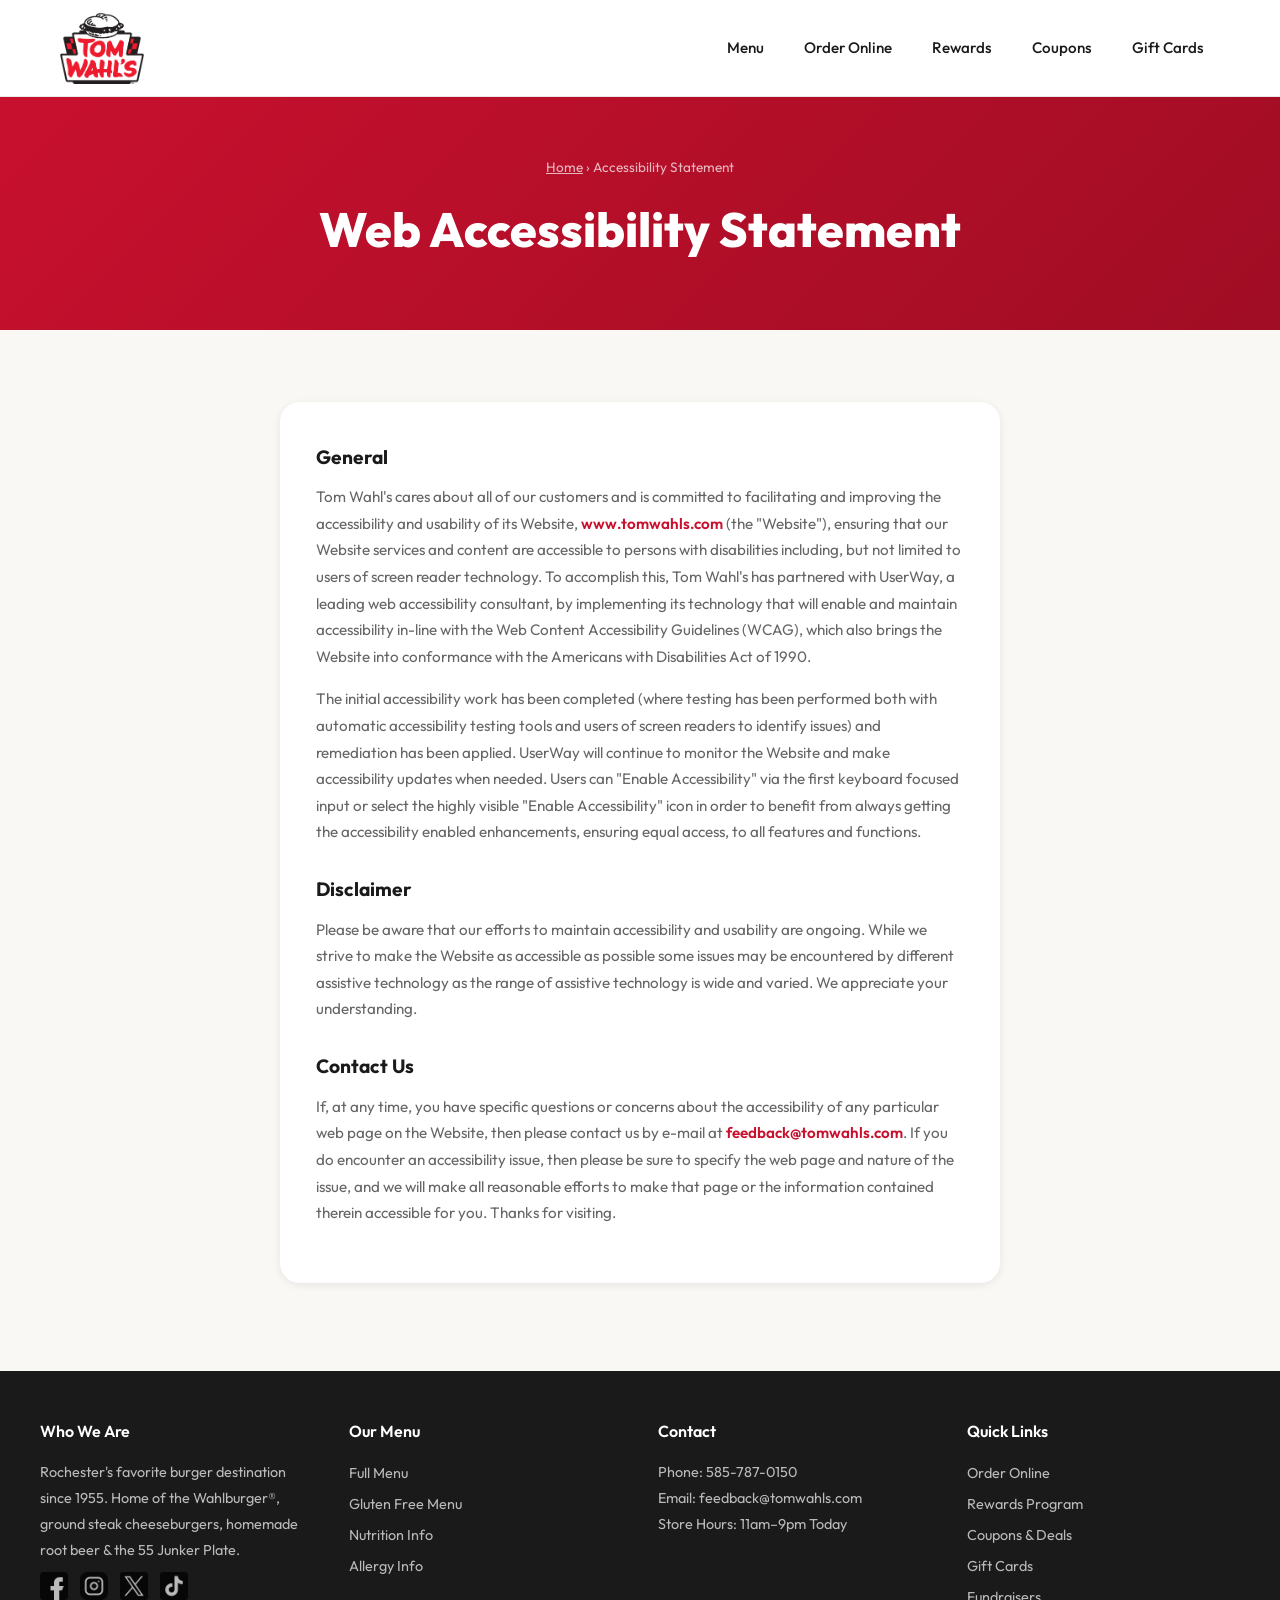
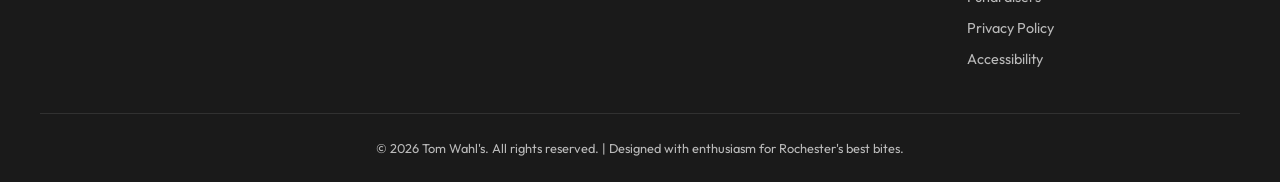
==== accessibility.html @ 4cd28965 "+redChecker +Holiday Hours" ====
<!DOCTYPE html>
<html lang="en">
<head>
    <meta charset="UTF-8">
    <meta name="viewport" content="width=device-width, initial-scale=1.0">
    <title>Web Accessibility Statement | Tom Wahl's</title>
    <meta name="description" content="Tom Wahl's web accessibility statement. We are committed to ensuring our website is accessible to all users, including persons with disabilities.">
    <link rel="canonical" href="https://mmcke4.github.io/accessibility.html">
    <link rel="icon" type="image/x-icon" href="/assets/favicon_io/favicon.ico">
    <meta name="robots" content="index, follow">
    <link rel="preconnect" href="https://fonts.googleapis.com">
    <link href="https://fonts.googleapis.com/css2?family=Outfit:wght@400;500;600;700;800&display=swap" rel="stylesheet">
    <link rel="stylesheet" href="/assets/shared-styles.css">
    <style>
        *, *::before, *::after { box-sizing: border-box; margin: 0; padding: 0; }
        :root {
            --red: #C8102E; --red-dark: #a00d24; --dark: #1a1a1a; --cream: #faf8f5;
            --white: #ffffff; --gray-100: #f5f5f5; --gray-200: #e8e8e8; --gray-400: #999; --gray-600: #666;
            --shadow-sm: 0 2px 8px rgba(0,0,0,0.08); --radius: 12px; --radius-lg: 20px;
        }
        body { font-family: 'Outfit', sans-serif; background: var(--cream); color: var(--dark); line-height: 1.6; -webkit-font-smoothing: antialiased; }
        a { text-decoration: none; color: inherit; } a:hover { color: var(--red); }
        img { max-width: 100%; height: auto; display: block; }

        .nav { background: var(--white); position: sticky; top: 0; z-index: 100; border-bottom: 1px solid var(--gray-200); }
        .nav-inner { max-width: 1200px; margin: 0 auto; padding: 12px 20px; display: flex; align-items: center; justify-content: space-between; }
        .nav-logo img { height: 72px; width: auto; }
        .nav-links { display: flex; gap: 8px; align-items: center; }
        .nav-links a { padding: 8px 16px; border-radius: 8px; font-weight: 500; font-size: 0.95rem; color: var(--dark); transition: all 0.2s; }
        .nav-links a:hover { background: var(--gray-100); color: var(--dark); }
        .hamburger { display: none; background: none; border: none; cursor: pointer; padding: 8px; }
        .hamburger span { display: block; width: 24px; height: 2px; background: var(--dark); margin: 6px 0; border-radius: 2px; }
        .mobile-menu { display: none; background: var(--white); border-top: 1px solid var(--gray-200); padding: 12px 20px; }
        .mobile-menu a { display: block; padding: 12px 0; font-weight: 500; color: var(--dark); border-bottom: 1px solid var(--gray-100); }
        @media (max-width: 768px) { .nav-links { display: none; } .hamburger { display: block; } .mobile-menu.open { display: block; } }

        .page-hero { background: linear-gradient(135deg, var(--red) 0%, var(--red-dark) 100%); color: var(--white); padding: 60px 20px 50px; text-align: center; }
        .page-hero h1 { font-size: clamp(2rem, 5vw, 3rem); font-weight: 800; margin-bottom: 12px; }

        .content-section { max-width: 760px; margin: 0 auto; padding: 48px 20px 64px; }
        .content-card { background: var(--white); border-radius: var(--radius-lg); padding: 40px 36px; box-shadow: var(--shadow-sm); }
        .content-card h2 { font-size: 1.2rem; font-weight: 700; margin: 28px 0 12px; color: var(--dark); }
        .content-card h2:first-child { margin-top: 0; }
        .content-card p { color: var(--gray-600); font-size: 0.95rem; margin-bottom: 16px; line-height: 1.75; }
        .content-card a { color: var(--red); font-weight: 600; }

        .breadcrumb { margin-bottom: 12px; font-size: 0.85rem; opacity: 0.7; }
        .breadcrumb a { color: white; text-decoration: underline; }

        .footer { background: var(--dark); color: rgba(255,255,255,0.7); padding: 48px 20px 24px; }
        .footer-inner { max-width: 1200px; margin: 0 auto; display: grid; grid-template-columns: repeat(auto-fit, minmax(200px, 1fr)); gap: 36px; }
        .footer h4 { color: var(--white); font-size: 1rem; margin-bottom: 16px; font-weight: 600; }
        .footer p, .footer a { font-size: 0.9rem; line-height: 1.8; }
        .footer a:hover { color: var(--white); }
        .footer-bottom { max-width: 1200px; margin: 36px auto 0; padding-top: 24px; border-top: 1px solid rgba(255,255,255,0.1); text-align: center; font-size: 0.8rem; }
        .social-icons { display: flex; gap: 12px; margin-top: 8px; }
        .social-icons a img { width: 28px; height: 28px; opacity: 0.7; transition: opacity 0.2s; }
        .social-icons a img:hover { opacity: 1; }
        .footer-links { list-style: none; }
        .footer-links li { margin-bottom: 4px; }
    </style>
</head>
<body>

<nav class="nav">
    <div class="nav-inner">
        <a href="/index.html" class="nav-logo">
            <img src="/assets/TomWahlsLogo.png" alt="Tom Wahl's Logo">
        </a>
        <div class="nav-links">
            <a href="https://www.orderexperience.net/62602331214add22d5341ca5/menu">Menu</a>
            <a href="/order-online.html">Order Online</a>
            <a href="/rewards.html">Rewards</a>
            <a href="/coupons.html">Coupons</a>
            <a href="/gift-cards.html">Gift Cards</a>
        </div>
        <button class="hamburger" onclick="document.querySelector('.mobile-menu').classList.toggle('open')" aria-label="Toggle menu">
            <span></span><span></span><span></span>
        </button>
    </div>
    <div class="mobile-menu">
        <a href="https://www.orderexperience.net/62602331214add22d5341ca5/menu">Menu</a>
        <a href="/order-online.html">Order Online</a>
        <a href="/rewards.html">Rewards</a>
        <a href="/coupons.html">Coupons</a>
        <a href="/fundraiser.html">Host a Fundraiser</a>
        <a href="/gift-cards.html">Gift Cards</a>
        <a href="https://tomwahls.myguestaccount.com/guest/nologin/account-balance">Check Gift Card Balance</a>
    </div>
</nav>

<header class="page-hero">
    <nav class="breadcrumb" aria-label="Breadcrumb">
        <a href="https://mmcke4.github.io/">Home</a> &rsaquo; Accessibility Statement
    </nav>
    <h1>Web Accessibility Statement</h1>
</header><div class="checker-stripe"></div>

<section class="content-section">
    <div class="content-card">
        <h2>General</h2>
        <p>Tom Wahl's cares about all of our customers and is committed to facilitating and improving the accessibility and usability of its Website, <a href="https://mmcke4.github.io/">www.tomwahls.com</a> (the "Website"), ensuring that our Website services and content are accessible to persons with disabilities including, but not limited to users of screen reader technology. To accomplish this, Tom Wahl's has partnered with UserWay, a leading web accessibility consultant, by implementing its technology that will enable and maintain accessibility in-line with the Web Content Accessibility Guidelines (WCAG), which also brings the Website into conformance with the Americans with Disabilities Act of 1990.</p>
        <p>The initial accessibility work has been completed (where testing has been performed both with automatic accessibility testing tools and users of screen readers to identify issues) and remediation has been applied. UserWay will continue to monitor the Website and make accessibility updates when needed. Users can "Enable Accessibility" via the first keyboard focused input or select the highly visible "Enable Accessibility" icon in order to benefit from always getting the accessibility enabled enhancements, ensuring equal access, to all features and functions.</p>

        <h2>Disclaimer</h2>
        <p>Please be aware that our efforts to maintain accessibility and usability are ongoing. While we strive to make the Website as accessible as possible some issues may be encountered by different assistive technology as the range of assistive technology is wide and varied. We appreciate your understanding.</p>

        <h2>Contact Us</h2>
        <p>If, at any time, you have specific questions or concerns about the accessibility of any particular web page on the Website, then please contact us by e-mail at <a href="mailto:feedback@tomwahls.com">feedback@tomwahls.com</a>. If you do encounter an accessibility issue, then please be sure to specify the web page and nature of the issue, and we will make all reasonable efforts to make that page or the information contained therein accessible for you. Thanks for visiting.</p>
    </div>
</section><div class="checker-stripe"></div>

<footer class="footer">
    <div class="footer-inner">
        <div>
            <h4>Who We Are</h4>
            <p>Rochester's favorite burger destination since 1955. Home of the Wahlburger&reg;, ground steak cheeseburgers, homemade root beer &amp; the 55 Junker Plate.</p>
            <div class="social-icons">
                <a href="https://facebook.com/tomwahls"><img src="/assets/facebook.png" alt="Facebook"></a>
                <a href="https://instagram.com/tomwahls"><img src="/assets/instagram.png" alt="Instagram"></a>
                <a href="https://twitter.com/tomwahls"><img src="/assets/twitter.png" alt="Twitter"></a>
                <a href="https://tiktok.com/@tomwahls"><img src="/assets/tiktok.png" alt="TikTok"></a>
            </div>
        </div>
        <div>
            <h4>Our Menu</h4>
            <ul class="footer-links">
                <li><a href="https://www.orderexperience.net/62602331214add22d5341ca5/menu">Full Menu</a></li>
                <li><a href="/gluten-free.html">Gluten Free Menu</a></li>
                <li><a href="/nutrition.html">Nutrition Info</a></li>
                <li><a href="/allergy.html">Allergy Info</a></li>
            </ul>
        </div>
        <div>
            <h4>Contact</h4>
            <p>Phone: <a href="tel:585-787-0150">585-787-0150</a></p>
            <p>Email: <a href="mailto:feedback@tomwahls.com">feedback@tomwahls.com</a></p>
            <p>Store Hours: <span id="footerHours">11AM–9PM Daily</span></p>
        </div>
        <div>
            <h4>Quick Links</h4>
            <ul class="footer-links">
                <li><a href="/order-online.html">Order Online</a></li>
                <li><a href="/rewards.html">Rewards Program</a></li>
                <li><a href="/coupons.html">Coupons &amp; Deals</a></li>
                <li><a href="/gift-cards.html">Gift Cards</a></li>
                <li><a href="/fundraiser.html">Fundraisers</a></li>
                <li><a href="/privacy.html">Privacy Policy</a></li>
                <li><a href="/accessibility.html">Accessibility</a></li>
            </ul>
        </div>
    </div>
    <div class="footer-bottom">
        &copy; 2026 Tom Wahl's. All rights reserved. | Designed with enthusiasm for Rochester's best bites.
    </div>
</footer>
    <!-- Sienna Accessibility Widget -->
    <script src="https://website-widgets.pages.dev/dist/sienna.min.js" defer></script>
    <!-- Hours JS -->
    <script src="/assets/locations-data.js"></script>
    <script>twRenderFooterHours('footerHours');</script>

</body>
</html>
---- assets/shared-styles.css ----
/**
 * Tom Wahl's — Shared 50s Diner Design System
 * =============================================
 * Classic 50s diner aesthetic inspired by Johnny Rockets:
 * - Red checker stripe dividers
 * - Chrome/metallic accents
 * - Retro typography touches
 * - Warm cream backgrounds with diner-style sections
 * - Starburst and badge decorations
 *
 * USAGE: Add this to every page's <head>:
 * <link rel="stylesheet" href="https://mmcke4.github.io/assets/shared-styles.css">
 *
 * Place AFTER your Google Fonts import, BEFORE page-specific <style> blocks.
 * Page-specific styles will override these as needed.
 */

/* ── RED CHECKER STRIPE ── */
/* Use: <div class="checker-stripe"></div> between any two sections */
.checker-stripe {
    width: 100%;
    height: 24px;
    background-image: url('/assets/RedChecker.jpg');
    background-repeat: repeat-x;
    background-size: auto 100%;
    flex-shrink: 0;
    z-index: 9;
}
.checker-stripe.thick {
    height: 36px;
}
.checker-stripe.thin {
    height: 16px;
}

/* ── CHROME ACCENT LINE ── */
/* A thin metallic-look separator */
.chrome-line {
    width: 100%;
    height: 4px;
    background: linear-gradient(
        to bottom,
        rgba(255,255,255,0.1) 0%,
        rgba(200,200,200,0.6) 25%,
        rgba(255,255,255,0.9) 50%,
        rgba(200,200,200,0.6) 75%,
        rgba(255,255,255,0.1) 100%
    );
}

/* ── RETRO SECTION DIVIDER (chrome + checker + chrome) ── */
/* Full diner-style divider: <div class="diner-divider"></div> */
.diner-divider {
    display: flex;
    flex-direction: column;
}
.diner-divider::before,
.diner-divider::after {
    content: '';
    display: block;
    width: 100%;
    height: 3px;
    background: linear-gradient(
        to bottom,
        rgba(180,180,180,0.3) 0%,
        rgba(255,255,255,0.8) 50%,
        rgba(180,180,180,0.3) 100%
    );
}
.diner-divider .checker-stripe {
    height: 20px;
}

/* ── RETRO BADGE / STARBURST ── */
/* Use for callout numbers or labels */
.retro-badge {
    display: inline-flex;
    align-items: center;
    justify-content: center;
    background: var(--red);
    color: #fff;
    width: 64px;
    height: 64px;
    border-radius: 50%;
    font-weight: 900;
    font-size: 1.4rem;
    box-shadow: 0 0 0 4px #fff, 0 0 0 7px var(--red);
    position: relative;
}
.retro-badge.small {
    width: 44px;
    height: 44px;
    font-size: 1rem;
    box-shadow: 0 0 0 3px #fff, 0 0 0 5px var(--red);
}

/* ── NEON GLOW TEXT (subtle) ── */
.neon-text {
    text-shadow: 0 0 10px rgba(200, 16, 46, 0.3), 0 0 40px rgba(200, 16, 46, 0.1);
}

/* ── DINER CARD STYLE ── */
/* Cards with a subtle chrome border effect */
.diner-card {
    background: var(--white);
    border-radius: var(--radius-lg);
    box-shadow: var(--shadow-sm);
    border: 2px solid var(--gray-200);
    position: relative;
    overflow: hidden;
}
.diner-card::before {
    content: '';
    position: absolute;
    top: 0;
    left: 0;
    right: 0;
    height: 4px;
    background: var(--red);
}

/* ── RETRO SECTION HEADER ── */
.retro-heading {
    text-align: center;
    margin-bottom: 32px;
}
.retro-heading .eyebrow {
    display: inline-block;
    font-size: 0.8rem;
    font-weight: 700;
    text-transform: uppercase;
    letter-spacing: 0.15em;
    color: var(--red);
    margin-bottom: 8px;
}
.retro-heading h2 {
    font-size: clamp(1.6rem, 4vw, 2.4rem);
    font-weight: 900;
    color: var(--dark);
    letter-spacing: -0.02em;
    line-height: 1.15;
}
.retro-heading .underline-accent {
    display: block;
    width: 60px;
    height: 4px;
    background: var(--red);
    border-radius: 2px;
    margin: 12px auto 0;
}

/* ── FOOTER CHECKER TOP BORDER ── */
/* Automatically adds checker stripe above footer */
.footer-with-checker {
    position: relative;
}
.footer-with-checker::before {
    content: '';
    display: block;
    width: 100%;
    height: 24px;
    background-image: url('/assets/redchecker.jpg');
    background-repeat: repeat-x;
    background-size: auto 100%;
}

/* ── NAV BOTTOM CHECKER ── */
.nav-with-checker {
    border-bottom: none !important;
}
.nav-with-checker::after {
    content: '';
    display: block;
    width: 100%;
    height: 6px;
    background-image: url('/assets/redchecker.jpg');
    background-repeat: repeat-x;
    background-size: auto 100%;
}

/* ── HERO ADJUSTMENTS FOR 50s FEEL ── */
/* Add class "diner-hero" alongside "page-hero" for the retro treatment */
.diner-hero {
    background: linear-gradient(160deg, var(--red) 0%, #8B0000 100%) !important;
    position: relative;
}
.diner-hero::after {
    content: '';
    position: absolute;
    bottom: 0;
    left: 0;
    right: 0;
    height: 24px;
    background-image: url('/assets/redchecker.jpg');
    background-repeat: repeat-x;
    background-size: auto 100%;
}

/* ── JUKEBOX-STYLE BUTTON ── */
.btn-jukebox {
    display: inline-flex;
    align-items: center;
    gap: 8px;
    padding: 14px 32px;
    background: var(--red);
    color: #fff;
    border: 3px solid #fff;
    border-radius: 50px;
    font-weight: 800;
    font-size: 1rem;
    box-shadow: 0 0 0 2px var(--red), 0 4px 16px rgba(0,0,0,0.2);
    transition: all 0.2s;
    cursor: pointer;
    text-transform: uppercase;
    letter-spacing: 0.05em;
}
.btn-jukebox:hover {
    background: #a00d24;
    transform: translateY(-2px);
    box-shadow: 0 0 0 2px #a00d24, 0 6px 20px rgba(0,0,0,0.25);
}

/* ── RETRO TILED BACKGROUND ── */
/* For sections that need the classic diner floor look */
.diner-floor-bg {
    background-color: var(--cream);
    background-image:
        linear-gradient(45deg, rgba(0,0,0,0.02) 25%, transparent 25%),
        linear-gradient(-45deg, rgba(0,0,0,0.02) 25%, transparent 25%),
        linear-gradient(45deg, transparent 75%, rgba(0,0,0,0.02) 75%),
        linear-gradient(-45deg, transparent 75%, rgba(0,0,0,0.02) 75%);
    background-size: 40px 40px;
    background-position: 0 0, 0 20px, 20px -20px, -20px 0;
}

/* ── CLASSIC MARQUEE-STYLE SECTION ── */
.marquee-section {
    background: var(--dark);
    color: #fff;
    padding: 32px 20px;
    text-align: center;
    position: relative;
}
.marquee-section::before,
.marquee-section::after {
    content: '';
    display: block;
    width: 100%;
    height: 6px;
    background-image: url('/assets/redchecker.jpg');
    background-repeat: repeat-x;
    background-size: auto 100%;
    position: absolute;
    left: 0;
}
.marquee-section::before { top: 0; }
.marquee-section::after { bottom: 0; }

/* ── TYPOGRAPHY RETRO TOUCHES ── */
.script-text {
    font-style: italic;
    font-weight: 400;
    opacity: 0.85;
}

/* ── PRICE TAG STYLE ── */
.price-tag {
    display: inline-block;
    background: var(--red);
    color: #fff;
    font-weight: 800;
    padding: 4px 14px;
    border-radius: 50px;
    font-size: 0.85rem;
    letter-spacing: 0.03em;
}
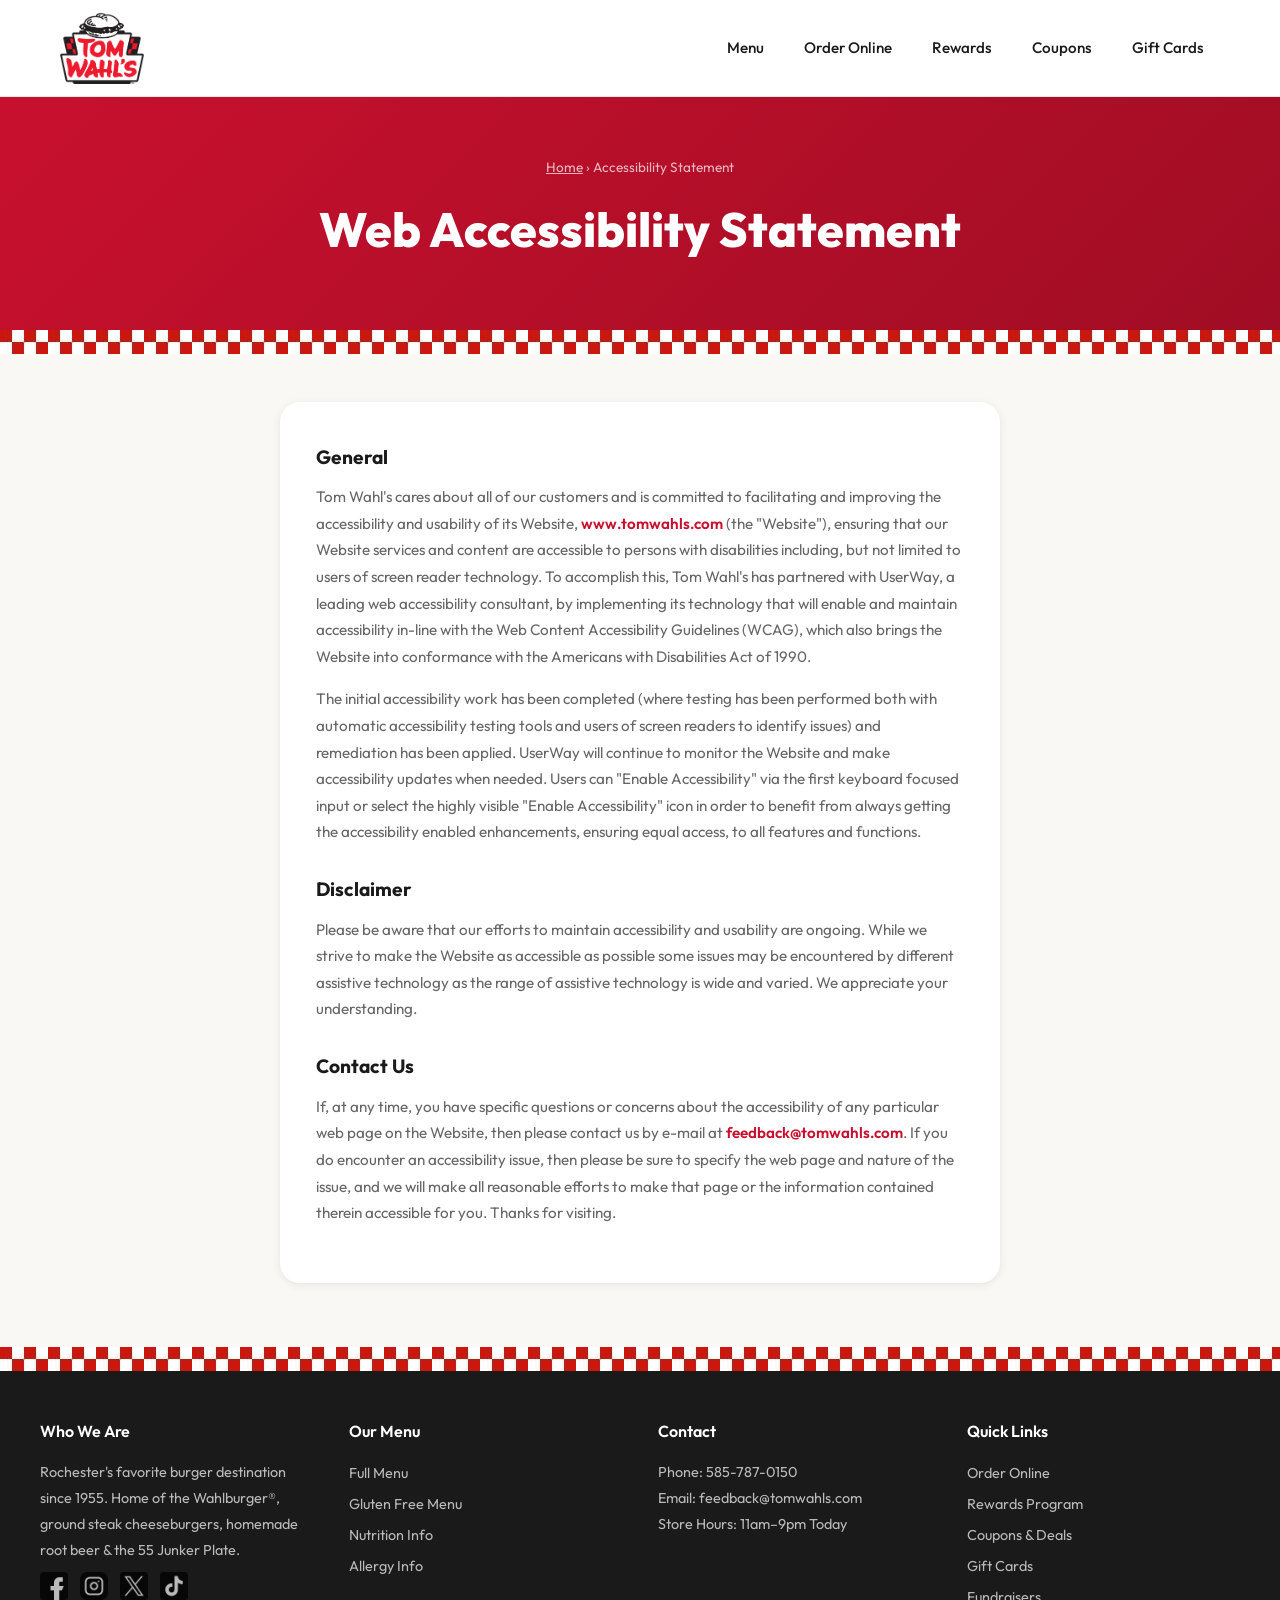
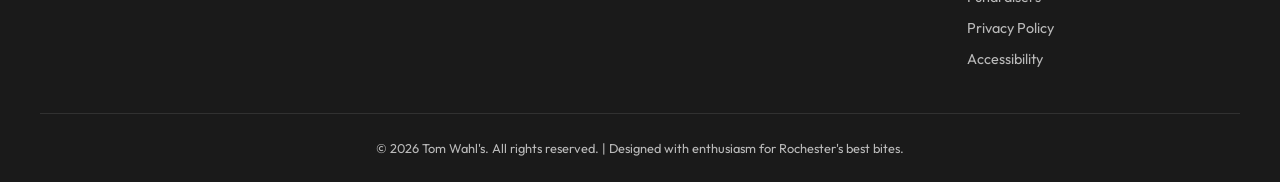
==== commit 3cbe14ed: "bulk updates" ====
--- a/accessibility.html
+++ b/accessibility.html
@@ -157,7 +157,7 @@
     <!-- Sienna Accessibility Widget -->
     <script src="https://website-widgets.pages.dev/dist/sienna.min.js" defer></script>
     <!-- Hours JS -->
-    <script src="/assets/locations-data.js"></script>
+    <script src="/assets/scripts/locations-data.js"></script>
     <script>twRenderFooterHours('footerHours');</script>
 
 </body>
--- a/assets/shared-styles.css
+++ b/assets/shared-styles.css
@@ -20,7 +20,7 @@
 .checker-stripe {
     width: 100%;
     height: 24px;
-    background-image: url('/assets/RedChecker.jpg');
+    background-image: url('/assets/redchecker.jpg');
     background-repeat: repeat-x;
     background-size: auto 100%;
     flex-shrink: 0;
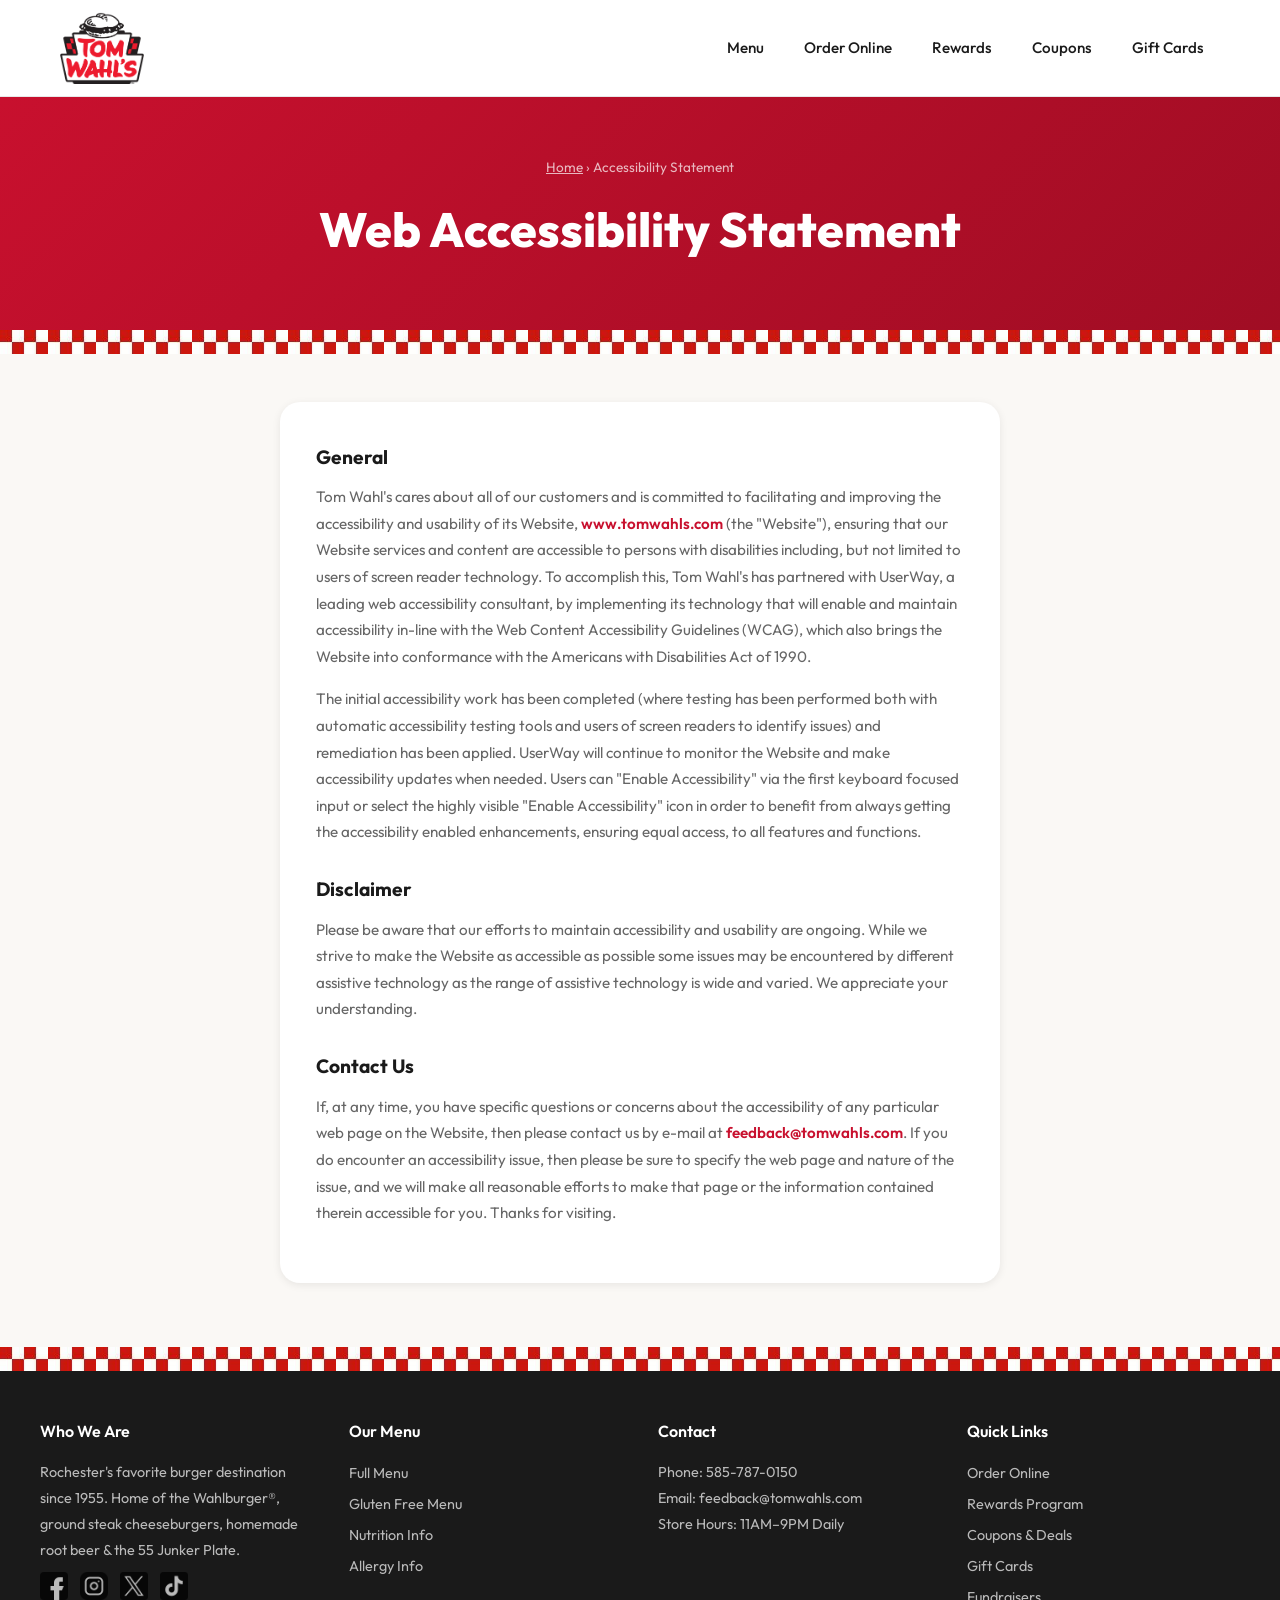
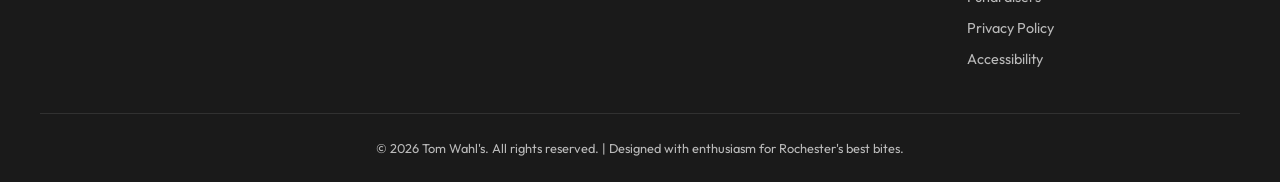
==== commit 747049ae: "prettifying" ====
--- a/accessibility.html
+++ b/accessibility.html
@@ -47,7 +47,7 @@
         .breadcrumb { margin-bottom: 12px; font-size: 0.85rem; opacity: 0.7; }
         .breadcrumb a { color: white; text-decoration: underline; }
 
-        .footer { background: var(--dark); color: rgba(255,255,255,0.7); padding: 48px 20px 24px; }
+        .footer { justify-content: center; background: var(--dark); color: rgba(255,255,255,0.7); padding: 48px 20px 24px; }
         .footer-inner { max-width: 1200px; margin: 0 auto; display: grid; grid-template-columns: repeat(auto-fit, minmax(200px, 1fr)); gap: 36px; }
         .footer h4 { color: var(--white); font-size: 1rem; margin-bottom: 16px; font-weight: 600; }
         .footer p, .footer a { font-size: 0.9rem; line-height: 1.8; }
@@ -58,6 +58,10 @@
         .social-icons a img:hover { opacity: 1; }
         .footer-links { list-style: none; }
         .footer-links li { margin-bottom: 4px; }
+        @media(max-width:600px){
+            .page-hero{padding:36px 20px 36px}
+            .page-hero h1{font-size:1.5rem}
+        }
     </style>
 </head>
 <body>
@@ -126,16 +130,16 @@
             <h4>Our Menu</h4>
             <ul class="footer-links">
                 <li><a href="https://www.orderexperience.net/62602331214add22d5341ca5/menu">Full Menu</a></li>
-                <li><a href="/gluten-free.html">Gluten Free Menu</a></li>
-                <li><a href="/nutrition.html">Nutrition Info</a></li>
-                <li><a href="/allergy.html">Allergy Info</a></li>
+                <li><a href="https://mmcke4.github.io/menus/gluten-free.pdf">Gluten Free Menu</a></li>
+                <li><a href="https://mmcke4.github.io/menus/nutrition.pdf">Nutrition Info</a></li>
+                <li><a href="https://mmcke4.github.io/menus/allergy.pdf">Allergy Info</a></li>
             </ul>
         </div>
         <div>
             <h4>Contact</h4>
             <p>Phone: <a href="tel:585-787-0150">585-787-0150</a></p>
             <p>Email: <a href="mailto:feedback@tomwahls.com">feedback@tomwahls.com</a></p>
-            <p>Store Hours: <span id="footerHours">11AM–9PM Daily</span></p>
+            <p>Store Hours: 11AM–9PM Daily</p>
         </div>
         <div>
             <h4>Quick Links</h4>
--- a/assets/shared-styles.css
+++ b/assets/shared-styles.css
@@ -273,4 +273,9 @@
     border-radius: 50px;
     font-size: 0.85rem;
     letter-spacing: 0.03em;
+}
+
+/* ── MOBILE NAV LOGO ── */
+@media(max-width:768px){
+    .nav-logo img{height:52px!important}
 }
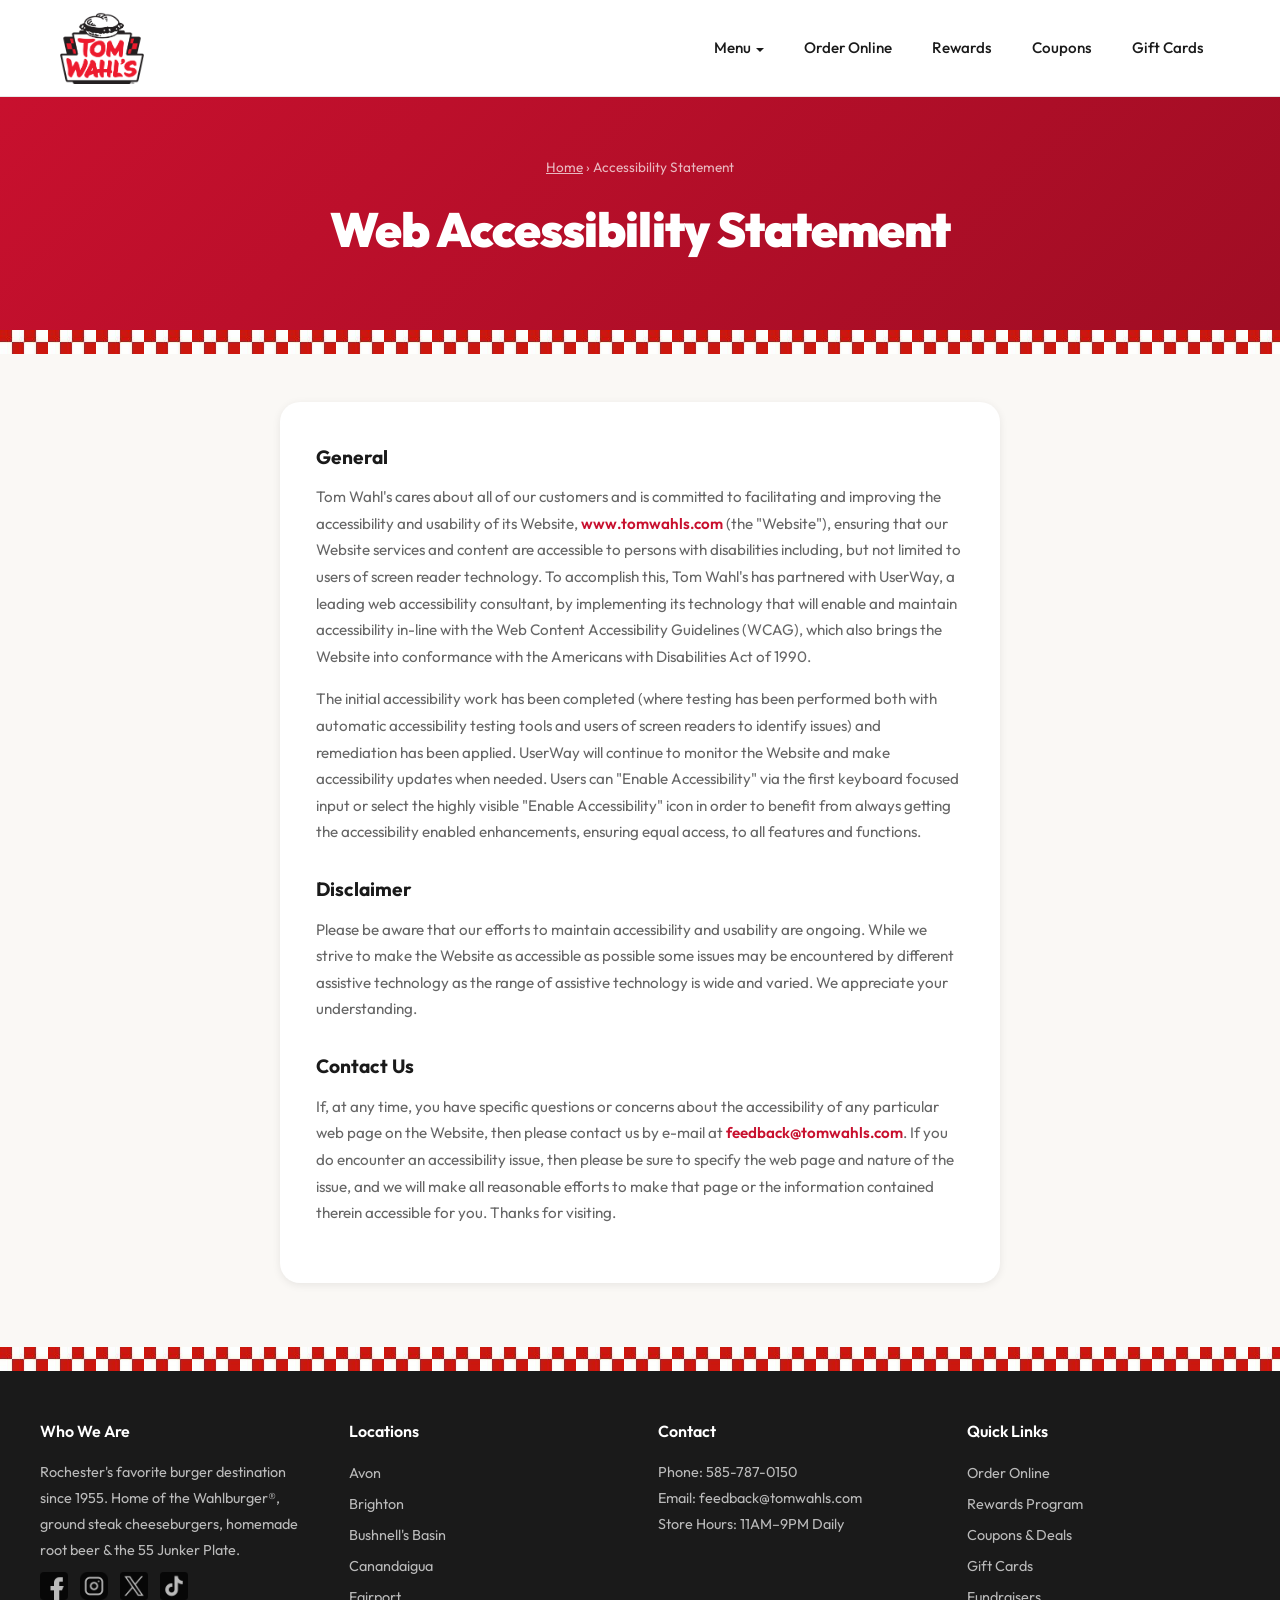
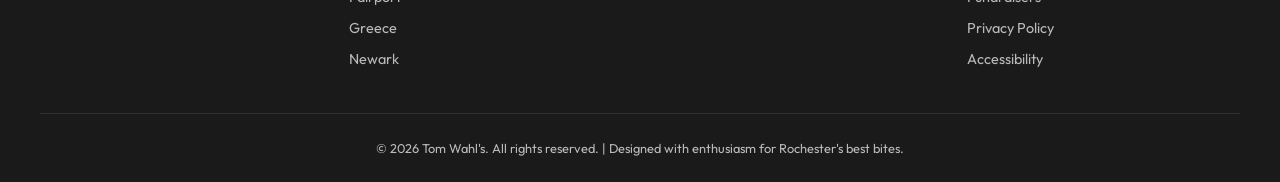
==== commit e091444c: "bulk updates" ====
--- a/accessibility.html
+++ b/accessibility.html
@@ -8,59 +8,53 @@
     <link rel="canonical" href="https://mmcke4.github.io/accessibility.html">
     <link rel="icon" type="image/x-icon" href="/assets/favicon_io/favicon.ico">
     <meta name="robots" content="index, follow">
+
+    <!-- Open Graph -->
+    <meta property="og:type" content="website">
+    <meta property="og:title" content="Web Accessibility Statement | Tom Wahl's">
+    <meta property="og:description" content="Tom Wahl's web accessibility statement. We are committed to ensuring our website is accessible to all users, including persons with disabilities.">
+    <meta property="og:url" content="https://mmcke4.github.io/accessibility.html">
+    <meta property="og:image" content="https://mmcke4.github.io/assets/TomWahlsLogo.png">
+    <meta property="og:site_name" content="Tom Wahl's">
+    <meta property="og:locale" content="en_US">
+
+    <!-- Twitter Card -->
+    <meta name="twitter:card" content="summary">
+    <meta name="twitter:title" content="Web Accessibility Statement | Tom Wahl's">
+    <meta name="twitter:description" content="Our commitment to making tomwahls.com accessible to all users, including persons with disabilities.">
+    <meta name="twitter:image" content="https://mmcke4.github.io/assets/TomWahlsLogo.png">
+
+    <!-- Structured Data -->
+    <script type="application/ld+json">
+    {
+        "@context": "https://schema.org",
+        "@type": "WebPage",
+        "name": "Tom Wahl's Web Accessibility Statement",
+        "description": "Tom Wahl's commitment to web accessibility for all users, including persons with disabilities.",
+        "url": "https://mmcke4.github.io/accessibility.html",
+        "isPartOf": {"@type": "WebSite", "name": "Tom Wahl's", "url": "https://mmcke4.github.io/"},
+        "breadcrumb": {
+            "@type": "BreadcrumbList",
+            "itemListElement": [
+                {"@type": "ListItem", "position": 1, "name": "Home", "item": "https://mmcke4.github.io/"},
+                {"@type": "ListItem", "position": 2, "name": "Accessibility", "item": "https://mmcke4.github.io/accessibility.html"}
+            ]
+        }
+    }
+    </script>
+
     <link rel="preconnect" href="https://fonts.googleapis.com">
     <link href="https://fonts.googleapis.com/css2?family=Outfit:wght@400;500;600;700;800&display=swap" rel="stylesheet">
     <link rel="stylesheet" href="/assets/shared-styles.css">
     <style>
-        *, *::before, *::after { box-sizing: border-box; margin: 0; padding: 0; }
-        :root {
-            --red: #C8102E; --red-dark: #a00d24; --dark: #1a1a1a; --cream: #faf8f5;
-            --white: #ffffff; --gray-100: #f5f5f5; --gray-200: #e8e8e8; --gray-400: #999; --gray-600: #666;
-            --shadow-sm: 0 2px 8px rgba(0,0,0,0.08); --radius: 12px; --radius-lg: 20px;
-        }
-        body { font-family: 'Outfit', sans-serif; background: var(--cream); color: var(--dark); line-height: 1.6; -webkit-font-smoothing: antialiased; }
-        a { text-decoration: none; color: inherit; } a:hover { color: var(--red); }
-        img { max-width: 100%; height: auto; display: block; }
-
-        .nav { background: var(--white); position: sticky; top: 0; z-index: 100; border-bottom: 1px solid var(--gray-200); }
-        .nav-inner { max-width: 1200px; margin: 0 auto; padding: 12px 20px; display: flex; align-items: center; justify-content: space-between; }
-        .nav-logo img { height: 72px; width: auto; }
-        .nav-links { display: flex; gap: 8px; align-items: center; }
-        .nav-links a { padding: 8px 16px; border-radius: 8px; font-weight: 500; font-size: 0.95rem; color: var(--dark); transition: all 0.2s; }
-        .nav-links a:hover { background: var(--gray-100); color: var(--dark); }
-        .hamburger { display: none; background: none; border: none; cursor: pointer; padding: 8px; }
-        .hamburger span { display: block; width: 24px; height: 2px; background: var(--dark); margin: 6px 0; border-radius: 2px; }
-        .mobile-menu { display: none; background: var(--white); border-top: 1px solid var(--gray-200); padding: 12px 20px; }
-        .mobile-menu a { display: block; padding: 12px 0; font-weight: 500; color: var(--dark); border-bottom: 1px solid var(--gray-100); }
-        @media (max-width: 768px) { .nav-links { display: none; } .hamburger { display: block; } .mobile-menu.open { display: block; } }
-
-        .page-hero { background: linear-gradient(135deg, var(--red) 0%, var(--red-dark) 100%); color: var(--white); padding: 60px 20px 50px; text-align: center; }
-        .page-hero h1 { font-size: clamp(2rem, 5vw, 3rem); font-weight: 800; margin-bottom: 12px; }
-
         .content-section { max-width: 760px; margin: 0 auto; padding: 48px 20px 64px; }
         .content-card { background: var(--white); border-radius: var(--radius-lg); padding: 40px 36px; box-shadow: var(--shadow-sm); }
         .content-card h2 { font-size: 1.2rem; font-weight: 700; margin: 28px 0 12px; color: var(--dark); }
         .content-card h2:first-child { margin-top: 0; }
         .content-card p { color: var(--gray-600); font-size: 0.95rem; margin-bottom: 16px; line-height: 1.75; }
         .content-card a { color: var(--red); font-weight: 600; }
-
-        .breadcrumb { margin-bottom: 12px; font-size: 0.85rem; opacity: 0.7; }
-        .breadcrumb a { color: white; text-decoration: underline; }
-
-        .footer { justify-content: center; background: var(--dark); color: rgba(255,255,255,0.7); padding: 48px 20px 24px; }
-        .footer-inner { max-width: 1200px; margin: 0 auto; display: grid; grid-template-columns: repeat(auto-fit, minmax(200px, 1fr)); gap: 36px; }
-        .footer h4 { color: var(--white); font-size: 1rem; margin-bottom: 16px; font-weight: 600; }
-        .footer p, .footer a { font-size: 0.9rem; line-height: 1.8; }
-        .footer a:hover { color: var(--white); }
-        .footer-bottom { max-width: 1200px; margin: 36px auto 0; padding-top: 24px; border-top: 1px solid rgba(255,255,255,0.1); text-align: center; font-size: 0.8rem; }
-        .social-icons { display: flex; gap: 12px; margin-top: 8px; }
-        .social-icons a img { width: 28px; height: 28px; opacity: 0.7; transition: opacity 0.2s; }
-        .social-icons a img:hover { opacity: 1; }
-        .footer-links { list-style: none; }
-        .footer-links li { margin-bottom: 4px; }
         @media(max-width:600px){
-            .page-hero{padding:36px 20px 36px}
-            .page-hero h1{font-size:1.5rem}
+            .content-card { padding: 28px 20px; }
         }
     </style>
 </head>
@@ -72,7 +66,15 @@
             <img src="/assets/TomWahlsLogo.png" alt="Tom Wahl's Logo">
         </a>
         <div class="nav-links">
-            <a href="https://www.orderexperience.net/62602331214add22d5341ca5/menu">Menu</a>
+            <div class="nav-dropdown">
+                <a>Menu</a>
+                <div class="nav-dropdown-menu">
+                    <a href="https://tomwahls.orderexperience.net/62602331214add22d5341ca5/menu" target="_blank" rel="noopener">View Full Menu</a>
+                    <a href="/assets/menus/Gluten_Free_Menu.pdf" target="_blank" rel="noopener">Gluten Free Menu</a>
+                    <a href="/assets/menus/Nutritional_Information.pdf" target="_blank" rel="noopener">Nutritional Info</a>
+                    <a href="/assets/menus/Allergen_Sheet.pdf" target="_blank" rel="noopener">Allergy Info</a>
+                </div>
+            </div>
             <a href="/order-online.html">Order Online</a>
             <a href="/rewards.html">Rewards</a>
             <a href="/coupons.html">Coupons</a>
@@ -83,7 +85,13 @@
         </button>
     </div>
     <div class="mobile-menu">
-        <a href="https://www.orderexperience.net/62602331214add22d5341ca5/menu">Menu</a>
+        <a class="mobile-menu-toggle" onclick="this.classList.toggle('open');this.nextElementSibling.classList.toggle('open')">Menu</a>
+        <div class="mobile-menu-sub">
+            <a href="https://tomwahls.orderexperience.net/62602331214add22d5341ca5/menu" target="_blank" rel="noopener">View Full Menu</a>
+            <a href="/assets/menus/Gluten_Free_Menu.pdf" target="_blank" rel="noopener">Gluten Free Menu</a>
+            <a href="/assets/menus/Nutritional_Information.pdf" target="_blank" rel="noopener">Nutritional Info</a>
+            <a href="/assets/menus/Allergen_Sheet.pdf" target="_blank" rel="noopener">Allergy Info</a>
+        </div>
         <a href="/order-online.html">Order Online</a>
         <a href="/rewards.html">Rewards</a>
         <a href="/coupons.html">Coupons</a>
@@ -127,12 +135,15 @@
             </div>
         </div>
         <div>
-            <h4>Our Menu</h4>
+            <h4>Locations</h4>
             <ul class="footer-links">
-                <li><a href="https://www.orderexperience.net/62602331214add22d5341ca5/menu">Full Menu</a></li>
-                <li><a href="https://mmcke4.github.io/menus/gluten-free.pdf">Gluten Free Menu</a></li>
-                <li><a href="https://mmcke4.github.io/menus/nutrition.pdf">Nutrition Info</a></li>
-                <li><a href="https://mmcke4.github.io/menus/allergy.pdf">Allergy Info</a></li>
+                <li><a href="/locations.html#avon">Avon</a></li>
+                <li><a href="/locations.html#brighton">Brighton</a></li>
+                <li><a href="/locations.html#basin">Bushnell's Basin</a></li>
+                <li><a href="/locations.html#canandaigua">Canandaigua</a></li>
+                <li><a href="/locations.html#fairport">Fairport</a></li>
+                <li><a href="/locations.html#greece">Greece</a></li>
+                <li><a href="/locations.html#newark">Newark</a></li>
             </ul>
         </div>
         <div>
--- a/assets/shared-styles.css
+++ b/assets/shared-styles.css
@@ -1,19 +1,115 @@
 /**
- * Tom Wahl's — Shared 50s Diner Design System
- * =============================================
- * Classic 50s diner aesthetic inspired by Johnny Rockets:
- * - Red checker stripe dividers
- * - Chrome/metallic accents
- * - Retro typography touches
- * - Warm cream backgrounds with diner-style sections
- * - Starburst and badge decorations
+ * Tom Wahl's — Global Stylesheet
+ * ================================
+ * Base styles shared by every page: variables, resets, nav, hero,
+ * footer, breadcrumb, and mobile breakpoints.
  *
- * USAGE: Add this to every page's <head>:
- * <link rel="stylesheet" href="https://mmcke4.github.io/assets/shared-styles.css">
+ * Also includes the 50s Diner Design System components:
+ * checker stripes, chrome accents, retro badges, etc.
  *
- * Place AFTER your Google Fonts import, BEFORE page-specific <style> blocks.
- * Page-specific styles will override these as needed.
+ * USAGE: <link rel="stylesheet" href="/assets/shared-styles.css">
+ * Place AFTER Google Fonts import, BEFORE page-specific <style> blocks.
  */
+
+/* ══════════════════════════════════════════════════════════════════════
+   BASE STYLES
+   ══════════════════════════════════════════════════════════════════════ */
+
+/* ── CSS VARIABLES ── */
+:root {
+    --red: #C8102E;
+    --red-dark: #a00d24;
+    --red-light: #ffeaee;
+    --dark: #1a1a1a;
+    --cream: #faf8f5;
+    --white: #ffffff;
+    --gray-100: #f5f5f5;
+    --gray-200: #e8e8e8;
+    --gray-400: #999;
+    --gray-600: #666;
+    --green: #1a8d1a;
+    --gold: #d4a017;
+    --gold-light: #fdf6e3;
+    --shadow-sm: 0 2px 8px rgba(0,0,0,0.08);
+    --shadow-md: 0 4px 20px rgba(0,0,0,0.1);
+    --shadow-lg: 0 8px 40px rgba(0,0,0,0.12);
+    --radius: 12px;
+    --radius-lg: 20px;
+}
+
+/* ── RESETS ── */
+*, *::before, *::after { box-sizing: border-box; margin: 0; padding: 0; }
+body { font-family: 'Outfit', sans-serif; background: var(--cream); color: var(--dark); line-height: 1.6; -webkit-font-smoothing: antialiased; }
+a { text-decoration: none; color: inherit; }
+img { max-width: 100%; height: auto; display: block; }
+
+/* ── NAV ── */
+.nav { background: var(--white); position: sticky; top: 0; z-index: 100; border-bottom: 1px solid var(--gray-200); }
+.nav-inner { max-width: 1200px; margin: 0 auto; padding: 12px 20px; display: flex; align-items: center; justify-content: space-between; }
+.nav-logo img { height: 72px; width: auto; }
+.nav-links { display: flex; gap: 8px; align-items: center; }
+.nav-links a { padding: 8px 16px; border-radius: 8px; font-weight: 500; font-size: 0.95rem; color: var(--dark); transition: all 0.2s; }
+.nav-links a:hover { background: var(--gray-100); }
+.nav-links a.active { background: var(--red); color: var(--white); }
+.hamburger { display: none; background: none; border: none; cursor: pointer; padding: 8px; }
+.hamburger span { display: block; width: 24px; height: 2px; background: var(--dark); margin: 6px 0; border-radius: 2px; }
+.mobile-menu { display: none; background: var(--white); border-top: 1px solid var(--gray-200); padding: 12px 20px; }
+.mobile-menu a { display: block; padding: 12px 0; font-weight: 500; color: var(--dark); border-bottom: 1px solid var(--gray-100); }
+.mobile-menu a.active { color: var(--red); }
+
+/* ── NAV DROPDOWN (desktop hover, mobile expand) ── */
+.nav-dropdown { position: relative; }
+.nav-dropdown > a { cursor: pointer; }
+.nav-dropdown > a::after { content: ''; display: inline-block; width: 0; height: 0; border-left: 4px solid transparent; border-right: 4px solid transparent; border-top: 4px solid currentColor; margin-left: 5px; vertical-align: middle; }
+.nav-dropdown-menu { display: none; position: absolute; top: 100%; left: 0; background: var(--white); border-radius: 10px; box-shadow: var(--shadow-md); padding: 8px 0; min-width: 200px; z-index: 200; }
+.nav-dropdown-menu a { display: block; padding: 10px 20px; font-size: 0.88rem; font-weight: 500; color: var(--dark); white-space: nowrap; border-radius: 0; }
+.nav-dropdown-menu a:hover { background: var(--gray-100); color: var(--red); }
+.nav-dropdown:hover .nav-dropdown-menu { display: block; }
+
+/* Mobile menu dropdown */
+.mobile-menu-sub { display: none; padding-left: 16px; }
+.mobile-menu-sub.open { display: block; }
+.mobile-menu-sub a { font-size: 0.9rem; color: var(--gray-600); border-bottom: 1px solid var(--gray-100); padding: 10px 0; }
+.mobile-menu-toggle { display: flex; align-items: center; justify-content: space-between; cursor: pointer; }
+.mobile-menu-toggle::after { content: ''; display: inline-block; width: 0; height: 0; border-left: 5px solid transparent; border-right: 5px solid transparent; border-top: 5px solid var(--gray-400); transition: transform 0.2s; }
+.mobile-menu-toggle.open::after { transform: rotate(180deg); }
+
+/* ── PAGE HERO ── */
+.page-hero { background: linear-gradient(135deg, var(--red) 0%, var(--red-dark) 100%); color: var(--white); padding: 60px 20px 50px; text-align: center; }
+.page-hero h1 { font-size: clamp(2rem, 5vw, 3rem); font-weight: 900; margin-bottom: 12px; letter-spacing: -0.02em; }
+.page-hero p { font-size: 1.1rem; opacity: 0.9; max-width: 520px; margin: 0 auto; }
+.breadcrumb { margin-bottom: 12px; font-size: 0.85rem; opacity: 0.7; }
+.breadcrumb a { color: white; text-decoration: underline; }
+
+/* ── FOOTER ── */
+.footer { justify-content: center; background: var(--dark); color: rgba(255,255,255,0.7); padding: 48px 20px 24px; }
+.footer-inner { max-width: 1200px; margin: 0 auto; display: grid; grid-template-columns: repeat(auto-fit, minmax(200px, 1fr)); gap: 36px; }
+.footer h4 { color: var(--white); font-size: 1rem; margin-bottom: 16px; font-weight: 600; }
+.footer p, .footer a { font-size: 0.9rem; line-height: 1.8; }
+.footer a:hover { color: var(--white); }
+.footer-bottom { max-width: 1200px; margin: 36px auto 0; padding-top: 24px; border-top: 1px solid rgba(255,255,255,0.1); text-align: center; font-size: 0.8rem; }
+.social-icons { display: flex; gap: 12px; margin-top: 8px; }
+.social-icons a img { width: 28px; height: 28px; opacity: 0.7; transition: opacity 0.2s; }
+.social-icons a img:hover { opacity: 1; }
+.footer-links { list-style: none; }
+.footer-links li { margin-bottom: 4px; }
+
+/* ── MOBILE BREAKPOINTS ── */
+@media (max-width: 768px) {
+    .nav-links { display: none; }
+    .hamburger { display: block; }
+    .mobile-menu.open { display: block; }
+    .nav-logo img { height: 52px !important; }
+}
+@media (max-width: 600px) {
+    .page-hero { padding: 36px 20px 36px; }
+    .page-hero h1 { font-size: 1.5rem; }
+    .page-hero p { font-size: 0.95rem; }
+}
+
+/* ══════════════════════════════════════════════════════════════════════
+   50s DINER DESIGN SYSTEM COMPONENTS
+   ══════════════════════════════════════════════════════════════════════ */
 
 /* ── RED CHECKER STRIPE ── */
 /* Use: <div class="checker-stripe"></div> between any two sections */
@@ -275,7 +371,3 @@
     letter-spacing: 0.03em;
 }
 
-/* ── MOBILE NAV LOGO ── */
-@media(max-width:768px){
-    .nav-logo img{height:52px!important}
-}
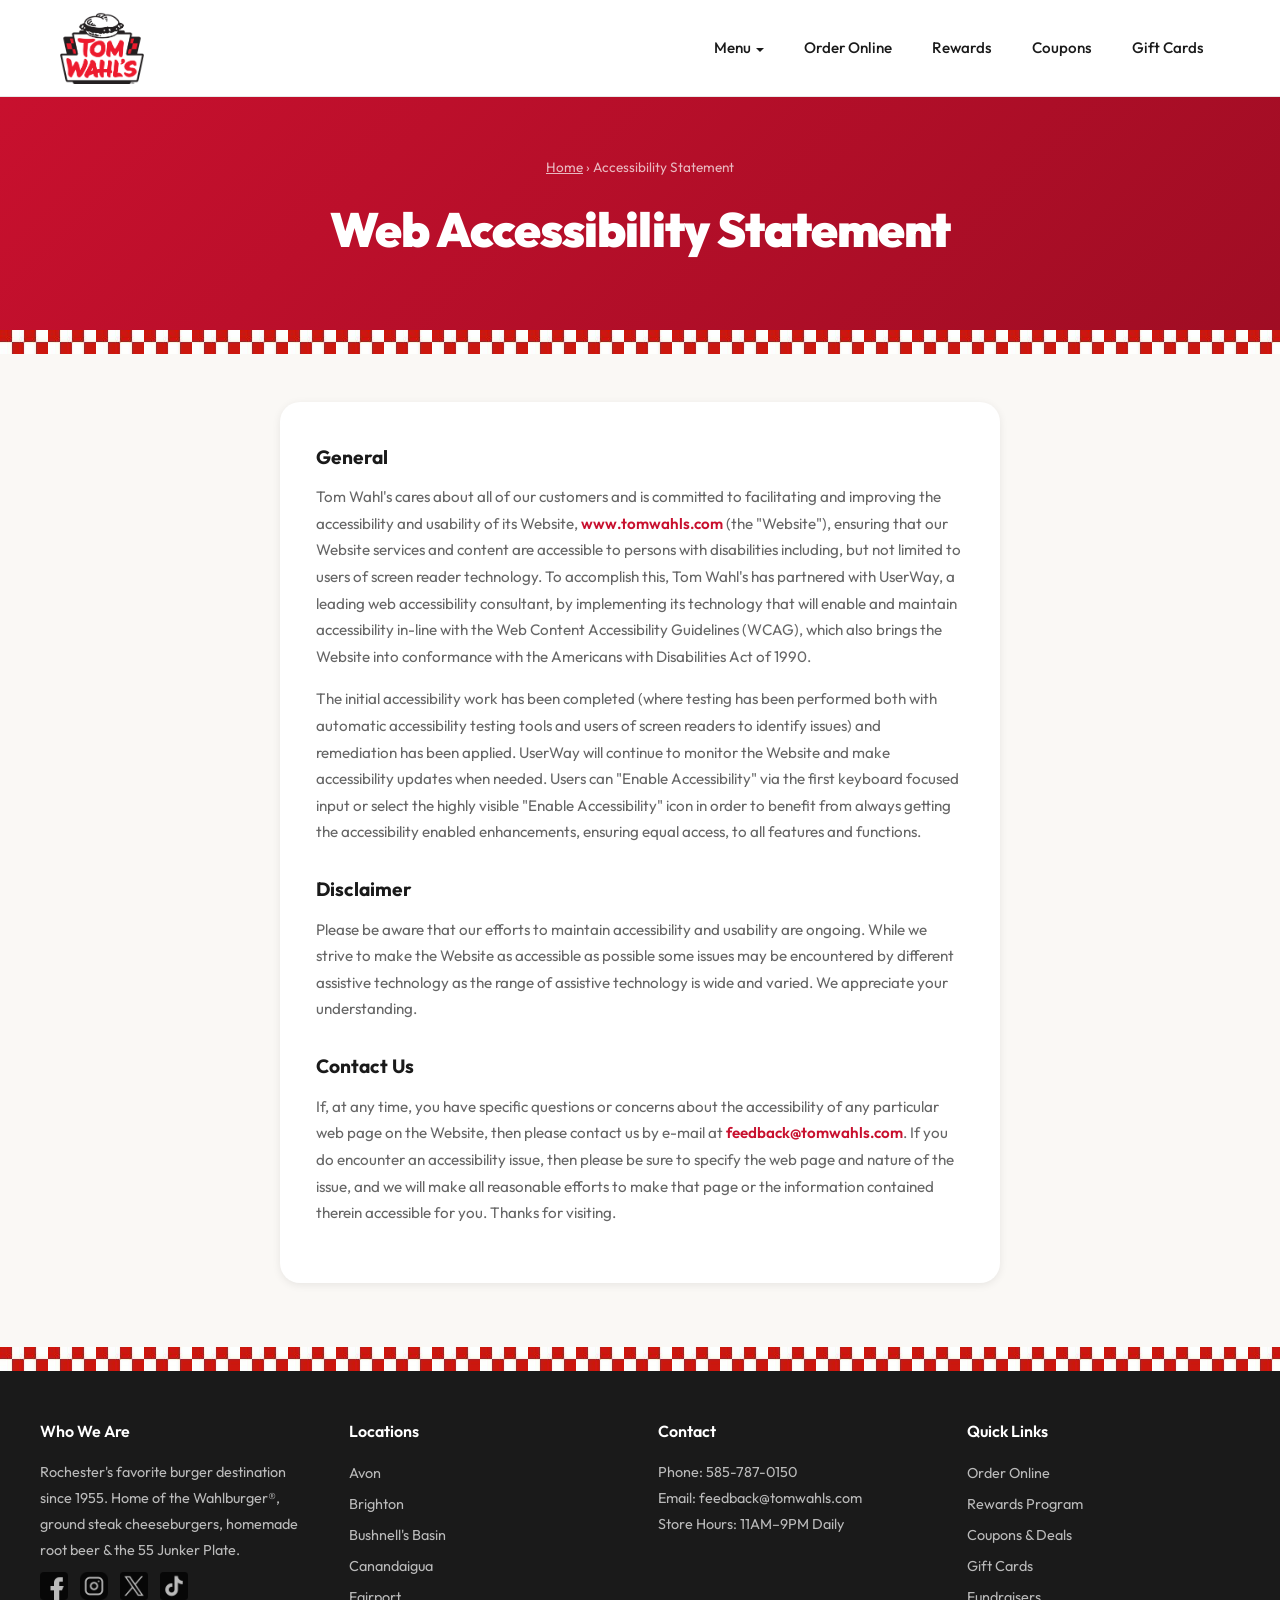
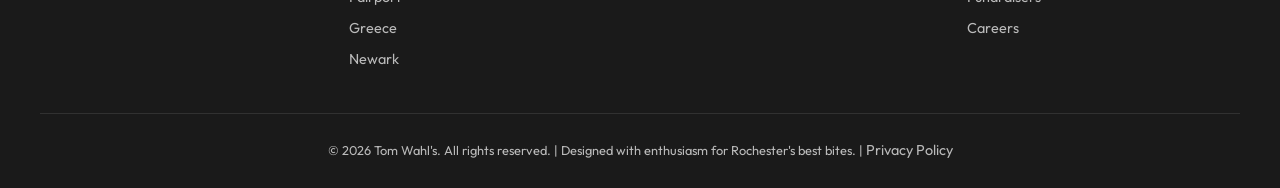
==== commit 5c87f3b5: "prettifying" ====
--- a/accessibility.html
+++ b/accessibility.html
@@ -160,15 +160,13 @@
                 <li><a href="/coupons.html">Coupons &amp; Deals</a></li>
                 <li><a href="/gift-cards.html">Gift Cards</a></li>
                 <li><a href="/fundraiser.html">Fundraisers</a></li>
-                <li><a href="/privacy.html">Privacy Policy</a></li>
-                <li><a href="/accessibility.html">Accessibility</a></li>
+                <li><a href="/careers.html">Careers</a></li>
             </ul>
         </div>
     </div>
     <div class="footer-bottom">
-        &copy; 2026 Tom Wahl's. All rights reserved. | Designed with enthusiasm for Rochester's best bites.
-    </div>
-</footer>
+        &copy; 2026 Tom Wahl's. All rights reserved. | Designed with enthusiasm for Rochester's best bites. | <a href="/privacy.html">Privacy Policy</a>
+    </div></footer>
     <!-- Sienna Accessibility Widget -->
     <script src="https://website-widgets.pages.dev/dist/sienna.min.js" defer></script>
     <!-- Hours JS -->
--- a/assets/shared-styles.css
+++ b/assets/shared-styles.css
@@ -53,8 +53,8 @@
 .nav-links a.active { background: var(--red); color: var(--white); }
 .hamburger { display: none; background: none; border: none; cursor: pointer; padding: 8px; }
 .hamburger span { display: block; width: 24px; height: 2px; background: var(--dark); margin: 6px 0; border-radius: 2px; }
-.mobile-menu { display: none; background: var(--white); border-top: 1px solid var(--gray-200); padding: 12px 20px; }
-.mobile-menu a { display: block; padding: 12px 0; font-weight: 500; color: var(--dark); border-bottom: 1px solid var(--gray-100); }
+.mobile-menu { display: none; background: var(--white); border-top: 1px solid var(--gray-200); padding: 8px 20px; }
+.mobile-menu a { display: block; padding: 10px 0; font-weight: 500; font-size: 0.9rem; color: var(--dark); border-bottom: 1px solid var(--gray-100); }
 .mobile-menu a.active { color: var(--red); }
 
 /* ── NAV DROPDOWN (desktop hover, mobile expand) ── */
@@ -69,8 +69,8 @@
 /* Mobile menu dropdown */
 .mobile-menu-sub { display: none; padding-left: 16px; }
 .mobile-menu-sub.open { display: block; }
-.mobile-menu-sub a { font-size: 0.9rem; color: var(--gray-600); border-bottom: 1px solid var(--gray-100); padding: 10px 0; }
-.mobile-menu-toggle { display: flex; align-items: center; justify-content: space-between; cursor: pointer; }
+.mobile-menu-sub a { font-size: 0.82rem; color: var(--gray-600); border-bottom: 1px solid var(--gray-100); padding: 8px 0; }
+.mobile-menu-toggle { display: flex; align-items: center; justify-content: space-between; cursor: pointer; font-size: 0.9rem; }
 .mobile-menu-toggle::after { content: ''; display: inline-block; width: 0; height: 0; border-left: 5px solid transparent; border-right: 5px solid transparent; border-top: 5px solid var(--gray-400); transition: transform 0.2s; }
 .mobile-menu-toggle.open::after { transform: rotate(180deg); }
 
@@ -105,6 +105,11 @@
     .page-hero { padding: 36px 20px 36px; }
     .page-hero h1 { font-size: 1.5rem; }
     .page-hero p { font-size: 0.95rem; }
+    /* Footer scale-down for narrow screens */
+    .footer { padding: 36px 20px 20px; }
+    .footer h4 { font-size: 0.95rem; margin-bottom: 12px; }
+    .footer p, .footer a { font-size: 0.85rem; line-height: 1.7; }
+    .footer-bottom { font-size: 0.75rem; }
 }
 
 /* ══════════════════════════════════════════════════════════════════════
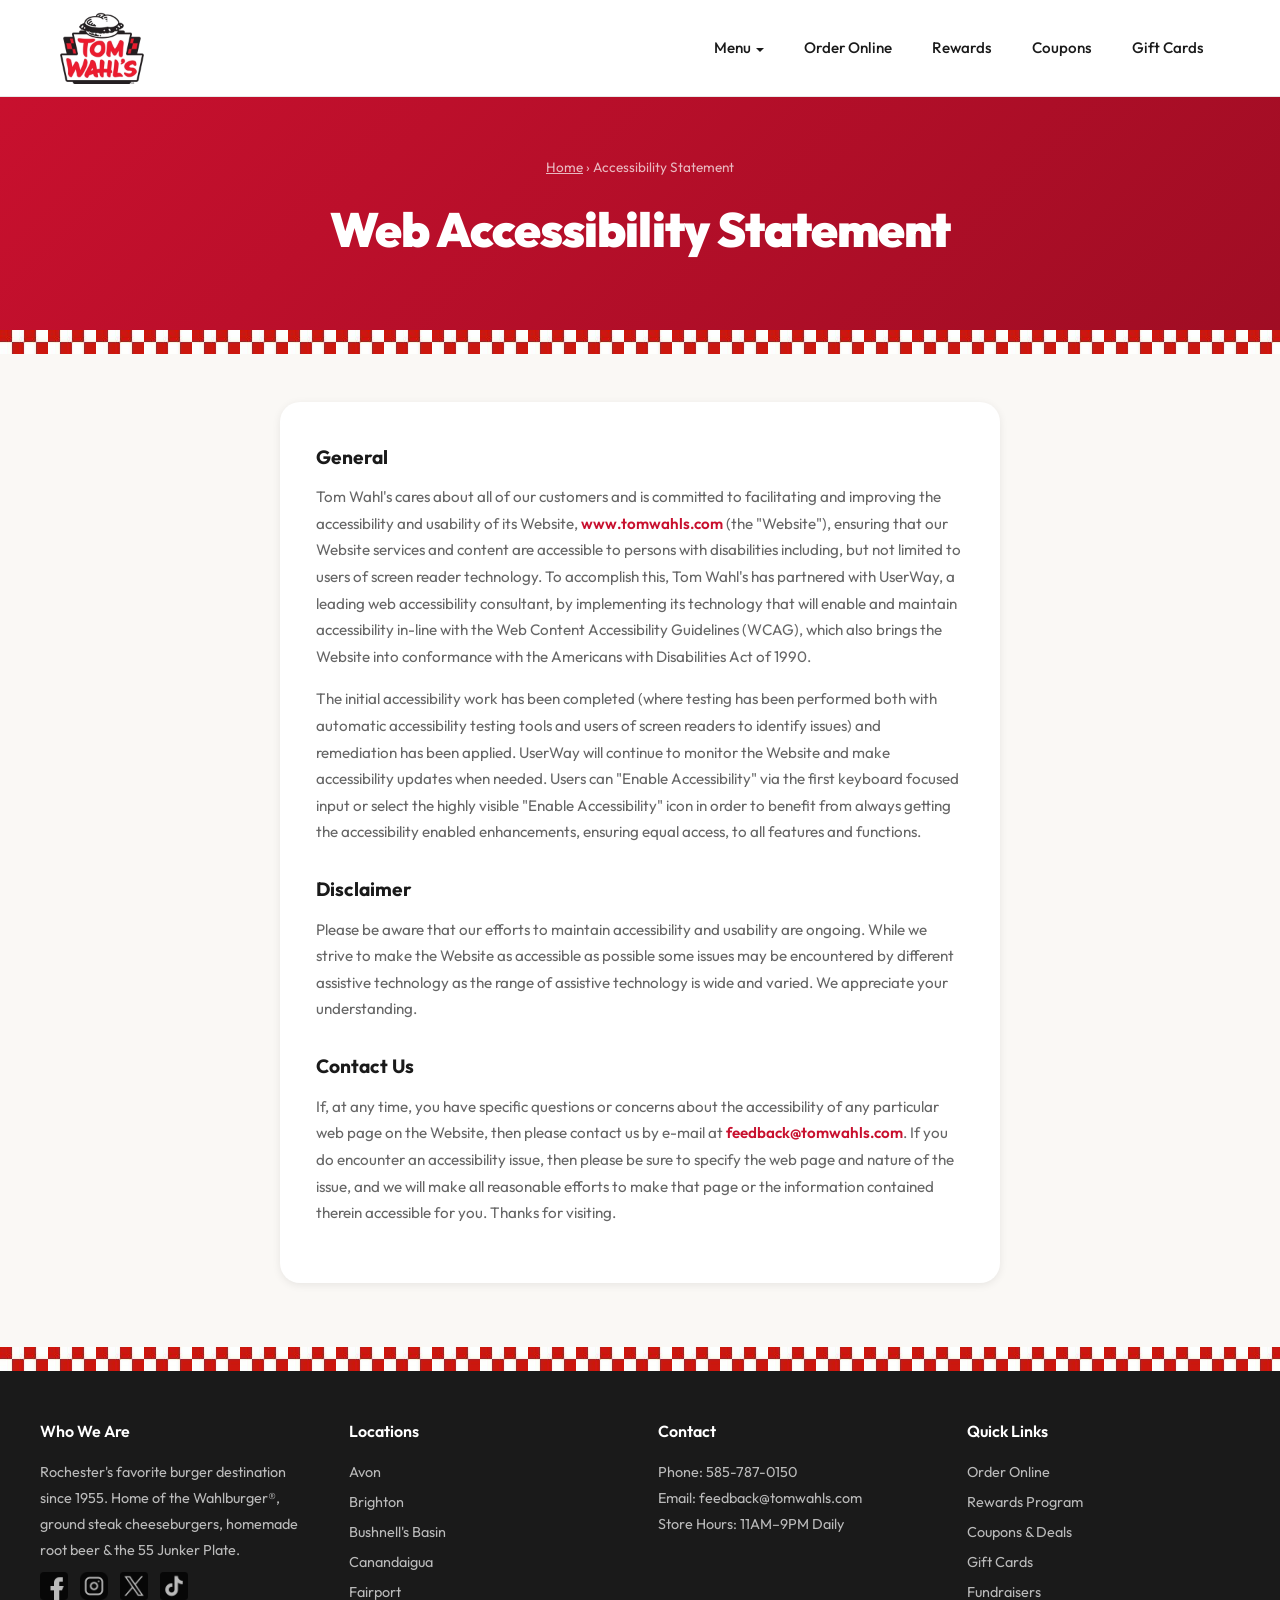
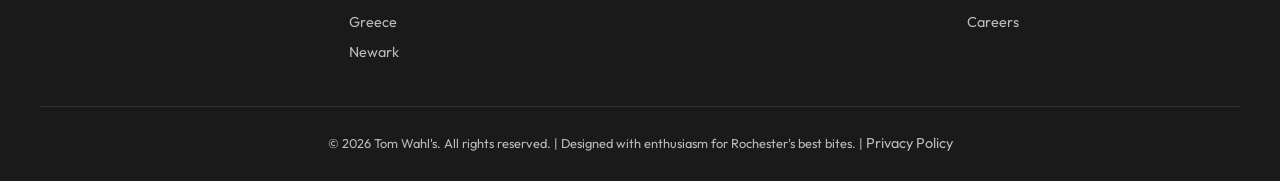
==== commit ffde5383: "reformat edits & refactored imgs" ====
--- a/accessibility.html
+++ b/accessibility.html
@@ -3,6 +3,15 @@
 <head>
     <meta charset="UTF-8">
     <meta name="viewport" content="width=device-width, initial-scale=1.0">
+
+    <!-- Google tag (gtag.js) -->
+    <script async src="https://www.googletagmanager.com/gtag/js?id=G-XXXXXXXXXX"></script>
+    <script>
+        window.dataLayer = window.dataLayer || [];
+        function gtag(){dataLayer.push(arguments);}
+        gtag('js', new Date());
+        gtag('config', 'G-XXXXXXXXXX');
+    </script>
     <title>Web Accessibility Statement | Tom Wahl's</title>
     <meta name="description" content="Tom Wahl's web accessibility statement. We are committed to ensuring our website is accessible to all users, including persons with disabilities.">
     <link rel="canonical" href="https://mmcke4.github.io/accessibility.html">
@@ -14,7 +23,7 @@
     <meta property="og:title" content="Web Accessibility Statement | Tom Wahl's">
     <meta property="og:description" content="Tom Wahl's web accessibility statement. We are committed to ensuring our website is accessible to all users, including persons with disabilities.">
     <meta property="og:url" content="https://mmcke4.github.io/accessibility.html">
-    <meta property="og:image" content="https://mmcke4.github.io/assets/TomWahlsLogo.png">
+    <meta property="og:image" content="https://mmcke4.github.io/assets/tomwahlslogo.png">
     <meta property="og:site_name" content="Tom Wahl's">
     <meta property="og:locale" content="en_US">
 
@@ -22,7 +31,7 @@
     <meta name="twitter:card" content="summary">
     <meta name="twitter:title" content="Web Accessibility Statement | Tom Wahl's">
     <meta name="twitter:description" content="Our commitment to making tomwahls.com accessible to all users, including persons with disabilities.">
-    <meta name="twitter:image" content="https://mmcke4.github.io/assets/TomWahlsLogo.png">
+    <meta name="twitter:image" content="https://mmcke4.github.io/assets/tomwahlslogo.png">
 
     <!-- Structured Data -->
     <script type="application/ld+json">
@@ -63,7 +72,7 @@
 <nav class="nav">
     <div class="nav-inner">
         <a href="/index.html" class="nav-logo">
-            <img src="/assets/TomWahlsLogo.png" alt="Tom Wahl's Logo">
+            <img src="/assets/tomwahlslogo.webp" width="252" height="216" alt="Tom Wahl's Logo">
         </a>
         <div class="nav-links">
             <div class="nav-dropdown">
@@ -128,10 +137,10 @@
             <h4>Who We Are</h4>
             <p>Rochester's favorite burger destination since 1955. Home of the Wahlburger&reg;, ground steak cheeseburgers, homemade root beer &amp; the 55 Junker Plate.</p>
             <div class="social-icons">
-                <a href="https://facebook.com/tomwahls"><img src="/assets/facebook.png" alt="Facebook"></a>
-                <a href="https://instagram.com/tomwahls"><img src="/assets/instagram.png" alt="Instagram"></a>
-                <a href="https://twitter.com/tomwahls"><img src="/assets/twitter.png" alt="Twitter"></a>
-                <a href="https://tiktok.com/@tomwahls"><img src="/assets/tiktok.png" alt="TikTok"></a>
+                <a href="https://facebook.com/tomwahls"><img src="/assets/facebook.webp" alt="Facebook" width="512" height="512" loading="lazy" decoding="async"></a>
+                <a href="https://instagram.com/tomwahls"><img src="/assets/instagram.webp" alt="Instagram" width="512" height="512" loading="lazy" decoding="async"></a>
+                <a href="https://twitter.com/tomwahls"><img src="/assets/twitter.webp" alt="Twitter" width="512" height="512" loading="lazy" decoding="async"></a>
+                <a href="https://tiktok.com/@tomwahls"><img src="/assets/tiktok.webp" alt="TikTok" width="512" height="512" loading="lazy" decoding="async"></a>
             </div>
         </div>
         <div>
--- a/assets/shared-styles.css
+++ b/assets/shared-styles.css
@@ -91,7 +91,7 @@
 .social-icons { display: flex; gap: 12px; margin-top: 8px; }
 .social-icons a img { width: 28px; height: 28px; opacity: 0.7; transition: opacity 0.2s; }
 .social-icons a img:hover { opacity: 1; }
-.footer-links { list-style: none; }
+.footer-links { list-style: none; line-height: 1.3;}
 .footer-links li { margin-bottom: 4px; }
 
 /* ── MOBILE BREAKPOINTS ── */
@@ -104,11 +104,11 @@
 @media (max-width: 600px) {
     .page-hero { padding: 36px 20px 36px; }
     .page-hero h1 { font-size: 1.5rem; }
-    .page-hero p { font-size: 0.95rem; }
+    .page-hero p { font-size: 0.75rem; } /* 0.95rem */
     /* Footer scale-down for narrow screens */
     .footer { padding: 36px 20px 20px; }
     .footer h4 { font-size: 0.95rem; margin-bottom: 12px; }
-    .footer p, .footer a { font-size: 0.85rem; line-height: 1.7; }
+    .footer p, .footer a { font-size: 0.75rem; line-height: 1.7; } /* 0.85rem; line-height: 1.7; */
     .footer-bottom { font-size: 0.75rem; }
 }
 
@@ -132,6 +132,38 @@
 }
 .checker-stripe.thin {
     height: 16px;
+}
+
+/* ── INLINE ICONS ── */
+/* Normalize stroke terminations on every inline icon */
+svg[stroke="currentColor"] {
+    stroke-linecap: round;
+    stroke-linejoin: round;
+}
+
+/* ── CHROME DIVIDER BAR (with shine sweep) ── */
+/* Use: see commented example in index.html between hero and features */
+.chrome-divider-bar {
+    position: relative;
+    height: 16px;
+    overflow: hidden;
+    box-shadow: inset 0 1px 0 rgba(255,255,255,.9), 0 2px 6px rgba(0,0,0,.15);
+}
+.chrome-divider-bar svg { display: block; width: 100%; height: 100%; }
+.chrome-divider-bar::after {           /* shine sweep */
+    content: '';
+    position: absolute;
+    top: 0; bottom: 0;
+    width: 120px;
+    background: linear-gradient(105deg, transparent, rgba(255,255,255,.85), transparent);
+    animation: chromeSweep 7s ease-in-out infinite;
+}
+@keyframes chromeSweep {
+    0%, 60% { left: -140px; }
+    100% { left: 110%; }
+}
+@media (prefers-reduced-motion: reduce) {
+    .chrome-divider-bar::after { display: none; }
 }
 
 /* ── CHROME ACCENT LINE ── */
